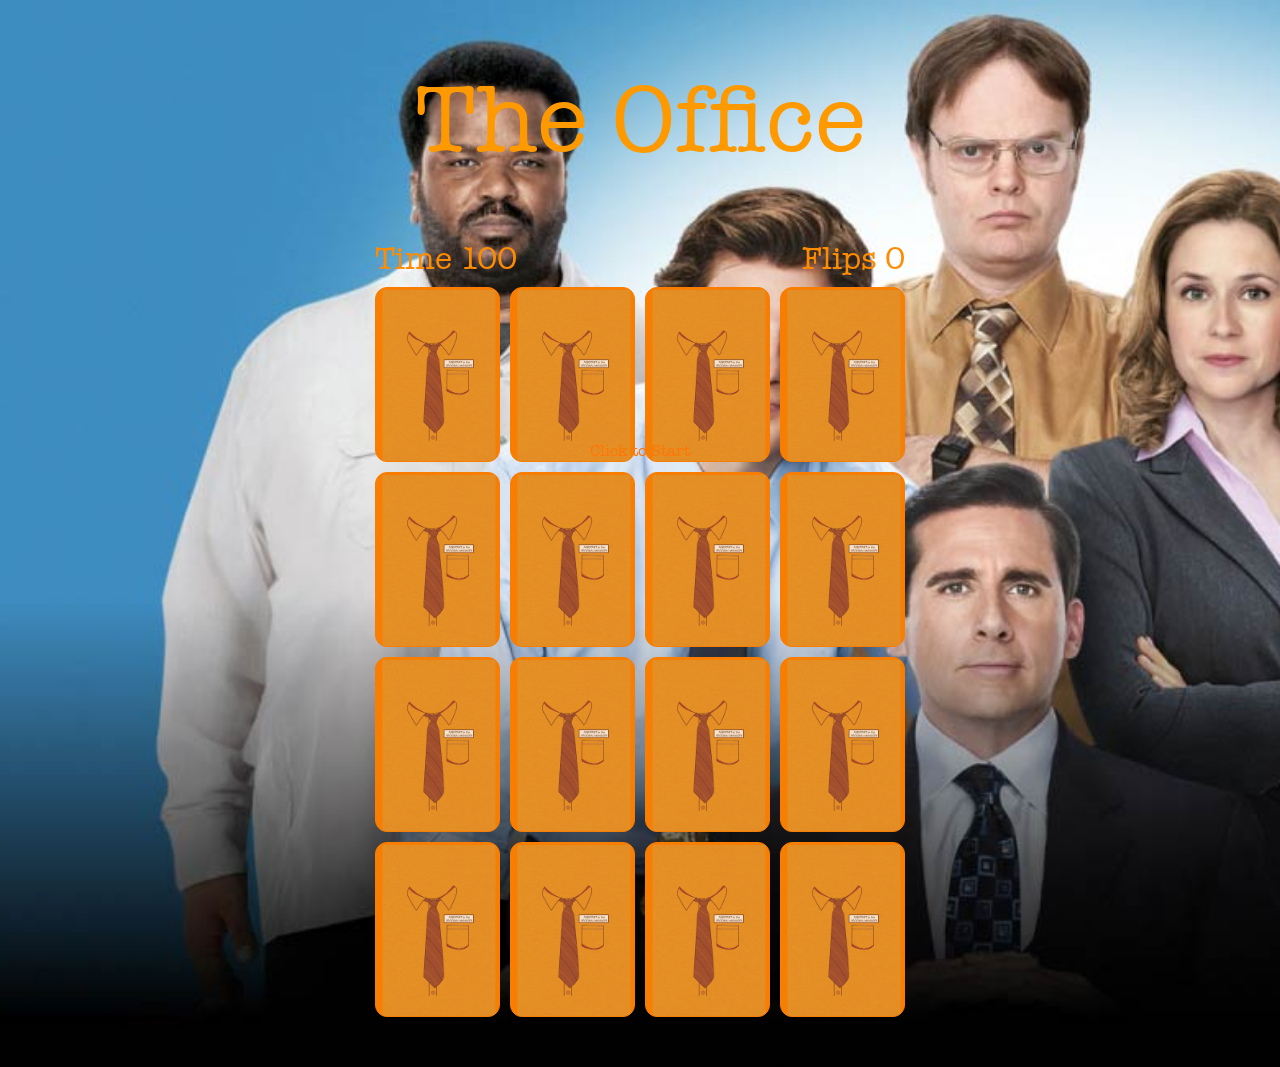
==== Mix-Or-Match/index1.html @ c7f33163 "Dodavanje The Office buttona" ====
<!DOCTYPE html>
<html lang="en">
<head>
  <meta charset="UTF-8">
  <meta name="viewport" content="width=device-width, initial-scale=1.0">
  <meta http-equiv="X-UA-Compatible" content="ie=edge">
  <link href="styles1.css" rel="stylesheet">
  <script src="script1.js" async></script>
  <title>Mix-Or-Match</title>
</head>
<body>
  <h1 class="page-title">The Office</h1>
  <div class="overlay-text visible">
    Click to Start
  </div>
  <div id="game-over-text" class="overlay-text">
    GAME OVER
    <span class="overlay-text-small">Click to Restart</span>
  </div>
  <div id="victory-text" class="overlay-text">
    VICTORY
    <span class="overlay-text-small">Click to Restart</span>
  </div>

  <div class="game-container">
    <div class="game-info-container">
      <div class="game-info">
        Time <span id="time-remaining">100</span>
      </div>
      <div class="game-info">
        Flips <span id="flips">0</span>
      </div>
    </div>
    <div class="card">
      <div class="card-back card-face">
        
        <img class="door" src="Assets/Images1/card.jpg">
      </div>
      <div class="card-front card-face">
        <img class="card-value" src="Assets/Images1/all1.jpg">
      </div>
    </div>
    <div class="card">
      <div class="card-back card-face">
        <img class="door" src="Assets/Images1/card.jpg">
      </div>
      <div class="card-front card-face">
        <img class="card-value" src="Assets/Images1/all1.jpg">
      </div>
    </div>
    <div class="card">
      <div class="card-back card-face">
        <img class="door" src="Assets/Images1/card.jpg">
      </div>
      <div class="card-front card-face">
        
        <img class="card-value" src="Assets/Images1/s2.jpg">
      </div>
    </div>
    <div class="card">
      <div class="card-back card-face">
       
        <img class="door" src="Assets/Images1/card.jpg">
      </div>
      <div class="card-front card-face">
    
        <img class="card-value" src="Assets/Images1/s2.jpg">
      </div>
    </div>
    <div class="card">
      <div class="card-back card-face">
        
        <img class="door" src="Assets/Images1/card.jpg">
      </div>
      <div class="card-front card-face">
        
        <img class="card-value" src="Assets/Images1/s3.jpg">
      </div>
    </div>
    <div class="card">
      <div class="card-back card-face">
        
        <img class="door" src="Assets/Images1/card.jpg">
      </div>
      <div class="card-front card-face">
        
        <img class="card-value" src="Assets/Images1/s3.jpg">
      </div>
    </div>
    <div class="card">
      <div class="card-back card-face">
        
        <img class="door" src="Assets/Images1/card.jpg">
      </div>
      <div class="card-front card-face">
       
        <img class="card-value" src="Assets/Images1/s4.jpg">
      </div>
    </div>
    <div class="card">
      <div class="card-back card-face">
        
        <img class="door" src="Assets/Images1/card.jpg">
      </div>
      <div class="card-front card-face">
        
        <img class="card-value" src="Assets/Images1/s4.jpg">
      </div>
    </div>
    <div class="card">
      <div class="card-back card-face">
        
        <img class="door" src="Assets/Images1/card.jpg">
      </div>
      <div class="card-front card-face">
        
        <img class="card-value" src="Assets/Images1/s5.jpg">
      </div>
    </div>
    <div class="card">
      <div class="card-back card-face">
        
        <img class="door" src="Assets/Images1/card.jpg">
      </div>
      <div class="card-front card-face">
       
        <img class="card-value" src="Assets/Images1/s5.jpg">
      </div>
    </div>
    <div class="card">
      <div class="card-back card-face">
       
        <img class="door" src="Assets/Images1/card.jpg">
      </div>
      <div class="card-front card-face">
        
        <img class="card-value" src="Assets/Images1/s6.jpg">
      </div>
    </div>
    <div class="card">
      <div class="card-back card-face">
        
        <img class="door" src="Assets/Images1/card.jpg">
      </div>
      <div class="card-front card-face">
       
        <img class="card-value" src="Assets/Images1/s6.jpg">
      </div>
    </div>
    <div class="card">
      <div class="card-back card-face">
       
        <img class="door" src="Assets/Images1/card.jpg">
      </div>
      <div class="card-front card-face">
        
        <img class="card-value" src="Assets/Images1/s7.jpg">
      </div>
    </div>
    <div class="card">
      <div class="card-back card-face">
        
        <img class="door" src="Assets/Images1/card.jpg">
      </div>
      <div class="card-front card-face">
        
        <img class="card-value" src="Assets/Images1/s7.jpg">
      </div>
    </div>
    <div class="card">
      <div class="card-back card-face">
       
        <img class="door" src="Assets/Images1/card.jpg">
      </div>
      <div class="card-front card-face">
        
        <img class="card-value" src="Assets/Images1/s8.jpg">
      </div>
    </div>
    <div class="card">
      <div class="card-back card-face">
        
        <img class="door" src="Assets/Images1/card.jpg">
      </div>
      <div class="card-front card-face">
        
        <img class="card-value" src="Assets/Images1/s8.jpg">
      </div>
    </div>
  </div>




</body>
</html>
---- Mix-Or-Match/styles1.css ----
@font-face {
    font-family: "Creepy";
    src: url("Assets/Fonts/American\ Typewriter\ Regular.ttf") format("woff"),
         url("Assets/Fonts/American\ Typewriter\ Regular.ttf") format("woff2");
}

@font-face {
    font-family: "Lunacy";
    src: url("Assets/Fonts/American\ Typewriter\ Regular.ttf") format("woff"),
         url("Assets/Fonts/American\ Typewriter\ Regular.ttf") format("woff2");
}

* {
  box-sizing: border-box;
}

html {
  min-height: 100vh;
  cursor: url(Assets/Cursors/Red\ Cursor\ Pack.cur), auto;
  font-family: Lunacy;
}

body {
  margin: 0;
  background-image: url('Assets/Images1/original.jpg');
  background-size: cover;
  background-position: center;
  background-repeat: no-repeat;
}

.page-title {
  color: #ff9900;
  font-family: Creepy, serif;
  font-weight: normal;
  text-align: center;
  font-size: 6em;
}

.game-info-container {
  grid-column: 1 / -1;
  display: flex;
  justify-content: space-between;
}

.game-info {
  color: #ff8c00;
  font-size: 2em;
}

.game-container {
  margin: 50px auto;
  display: grid;
  grid-template-columns: repeat(4, auto);
  grid-gap: 10px;
  justify-content: center;
  perspective: 500px;
}

.card {
  position: relative;
  cursor: url("Assets/Cursors/Red\ Cursor\ Pack.cur"), auto;
  height: 175px;
  width: 125px;
}

.card-face {
  position: absolute;
  display: flex;
  justify-content: center;
  align-items: center;
  width: 100%;
  height: 100%;
  border-radius: 12px;
  border-width: 1px;
  border-style: solid;
  overflow: hidden;
  transition: transform 500ms ease-in-out;
  backface-visibility: hidden;
}

.card.visible .card-back {
  transform: rotateY(-180deg); 
}

.card.visible .card-front {
  transform: rotateY(0); 
}

.card.matched .card-front .card-value {
  animation: dance 1s linear infinite 500ms;
}

.card-back {
  background-color: #f77d03;
  border-color: #f77d03;
  transform: rotateY(0); 
}




.card-face:hover .cob-web {
  width: 52px;
  height: 52px;
}


.door {
  position: relative;
  max-width: 100%;
  max-height: 100%;
  transform: translate(1.5px,2px);
}

.card-back:hover .door {
  transform: translateY(0);
}

.card-value {
  position: absolute;
  max-width: 100%;
  max-height: 100%;
  transition: transform 100ms ease-in-out;
  transform: scale(.9);
}

.card-front:hover .card-value {
  transform: scale(1);
}

.card-front {
  background-color:  rgb(255, 255, 255);
  border-color: #333;
  transform: rotateY(180deg);
}

.overlay-text {
  top: 0;
  left: 0;
  right: 0;
  bottom: 0;
  z-index: 100;
  display: none;
  position: fixed;
  justify-content: center;
  align-items: center;
  flex-direction: column;
  color: #fd7607;
  font-family: Creepy, serif;
  transition: background-color 500ms, font-size 500ms;
}

.overlay-text-small {
  font-size: .3em;
}

.overlay-text.visible {
  display: flex;
  animation: overlay-grow 500ms forwards;
}

@keyframes dance {
  0%, 100% {
    transform: rotate(0)
  }
  25% {
    transform: rotate(-30deg)
  }
  75% {
    transform: rotate(30deg)
  }
}

@keyframes overlay-grow {
  from {
    background-color: rgba(0, 0, 0, 0);
    font-size: 0;
  }
  to {
    background-color: rgba(0, 0, 0, .8);
    font-size: 10em;
  }
}

@media (max-width: 600px) {
  .game-container {
    grid-template-columns: repeat(2, auto)
  }

  .game-info-container {
    flex-direction: column;
    align-items: center;
  }
}
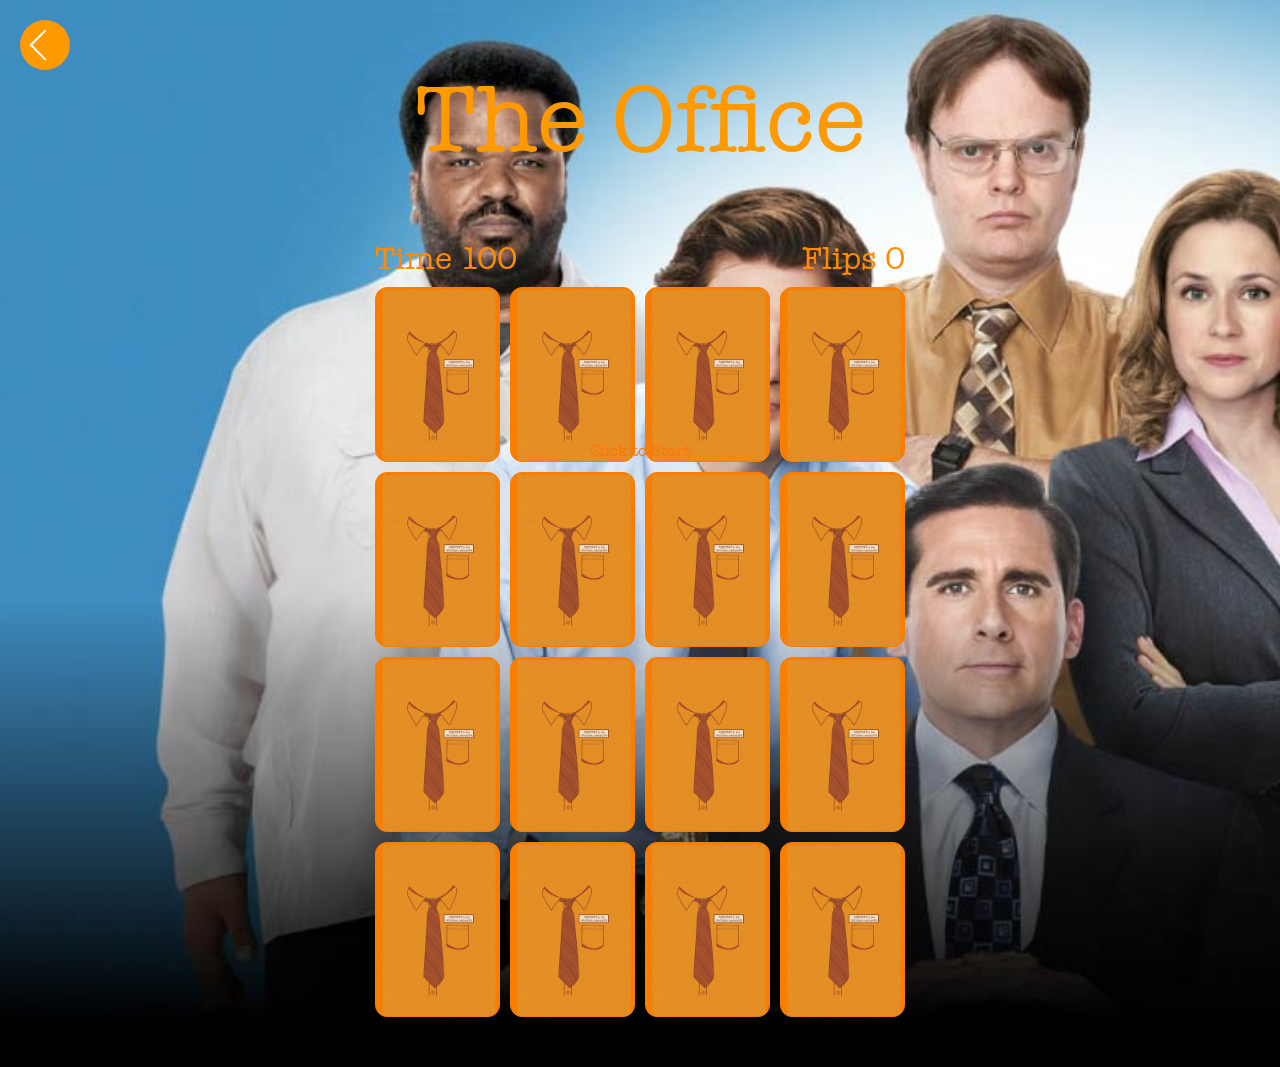
==== commit 772bae70: "Dodavanje ModernFamily button-a" ====
--- a/Mix-Or-Match/index1.html
+++ b/Mix-Or-Match/index1.html
@@ -189,7 +189,7 @@
     </div>
   </div>
 
-
+  <a href="main.html" class="back-button"></a>
 
 
 </body>
--- a/Mix-Or-Match/styles1.css
+++ b/Mix-Or-Match/styles1.css
@@ -26,6 +26,29 @@
   background-size: cover;
   background-position: center;
   background-repeat: no-repeat;
+}
+
+.back-button {
+  position: absolute;
+  top: 20px;
+  left: 20px;
+  width: 50px;
+  height: 50px;
+  background-color: #ff9900; 
+  border-radius: 50%;
+  transform: rotate(45deg); 
+}
+
+.back-button::before {
+  content: '';
+  position: absolute;
+  top: 50%;
+  left: 50%;
+  transform: translate(-50%, -50%);
+  width: 20px;
+  height: 20px;
+  border-left: 2px solid rgb(255, 255, 255);
+  border-bottom: 2px solid rgb(255, 255, 255);
 }
 
 .page-title {
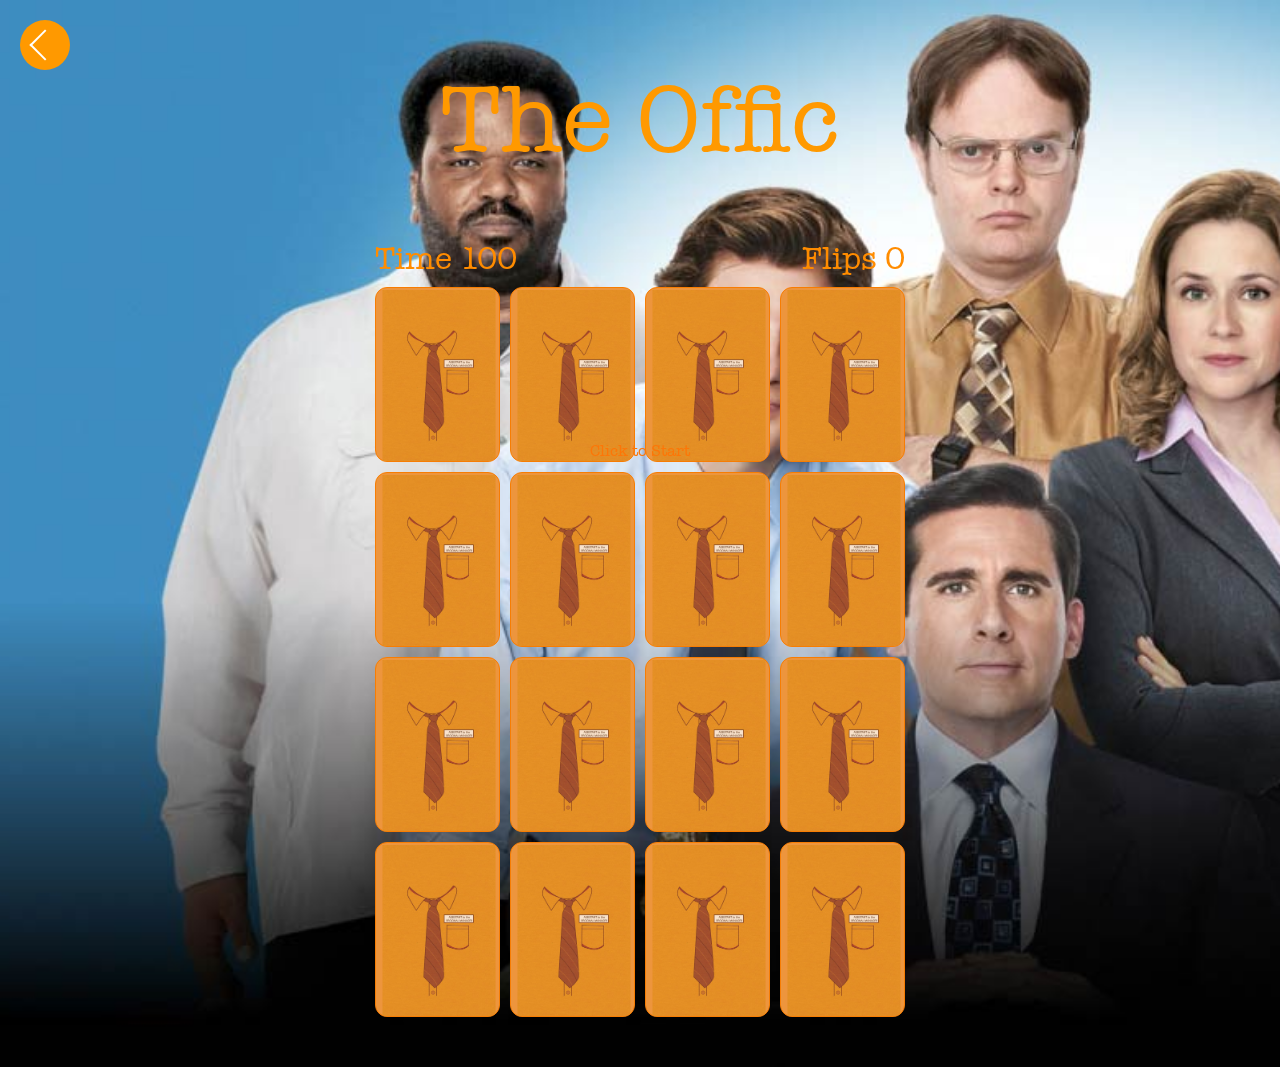
==== commit 99e6daa1: "Promenjen naslov h1 u index1.html" ====
--- a/Mix-Or-Match/index1.html
+++ b/Mix-Or-Match/index1.html
@@ -9,7 +9,7 @@
   <title>Mix-Or-Match</title>
 </head>
 <body>
-  <h1 class="page-title">The Office</h1>
+  <h1 class="page-title">The Offic</h1>
   <div class="overlay-text visible">
     Click to Start
   </div>
--- a/Mix-Or-Match/styles1.css
+++ b/Mix-Or-Match/styles1.css
@@ -114,12 +114,10 @@
 }
 
 .card-back {
-  background-color: #f77d03;
+  background-color: #ed953d;
   border-color: #f77d03;
   transform: rotateY(0); 
 }
-
-
 
 
 .card-face:hover .cob-web {
